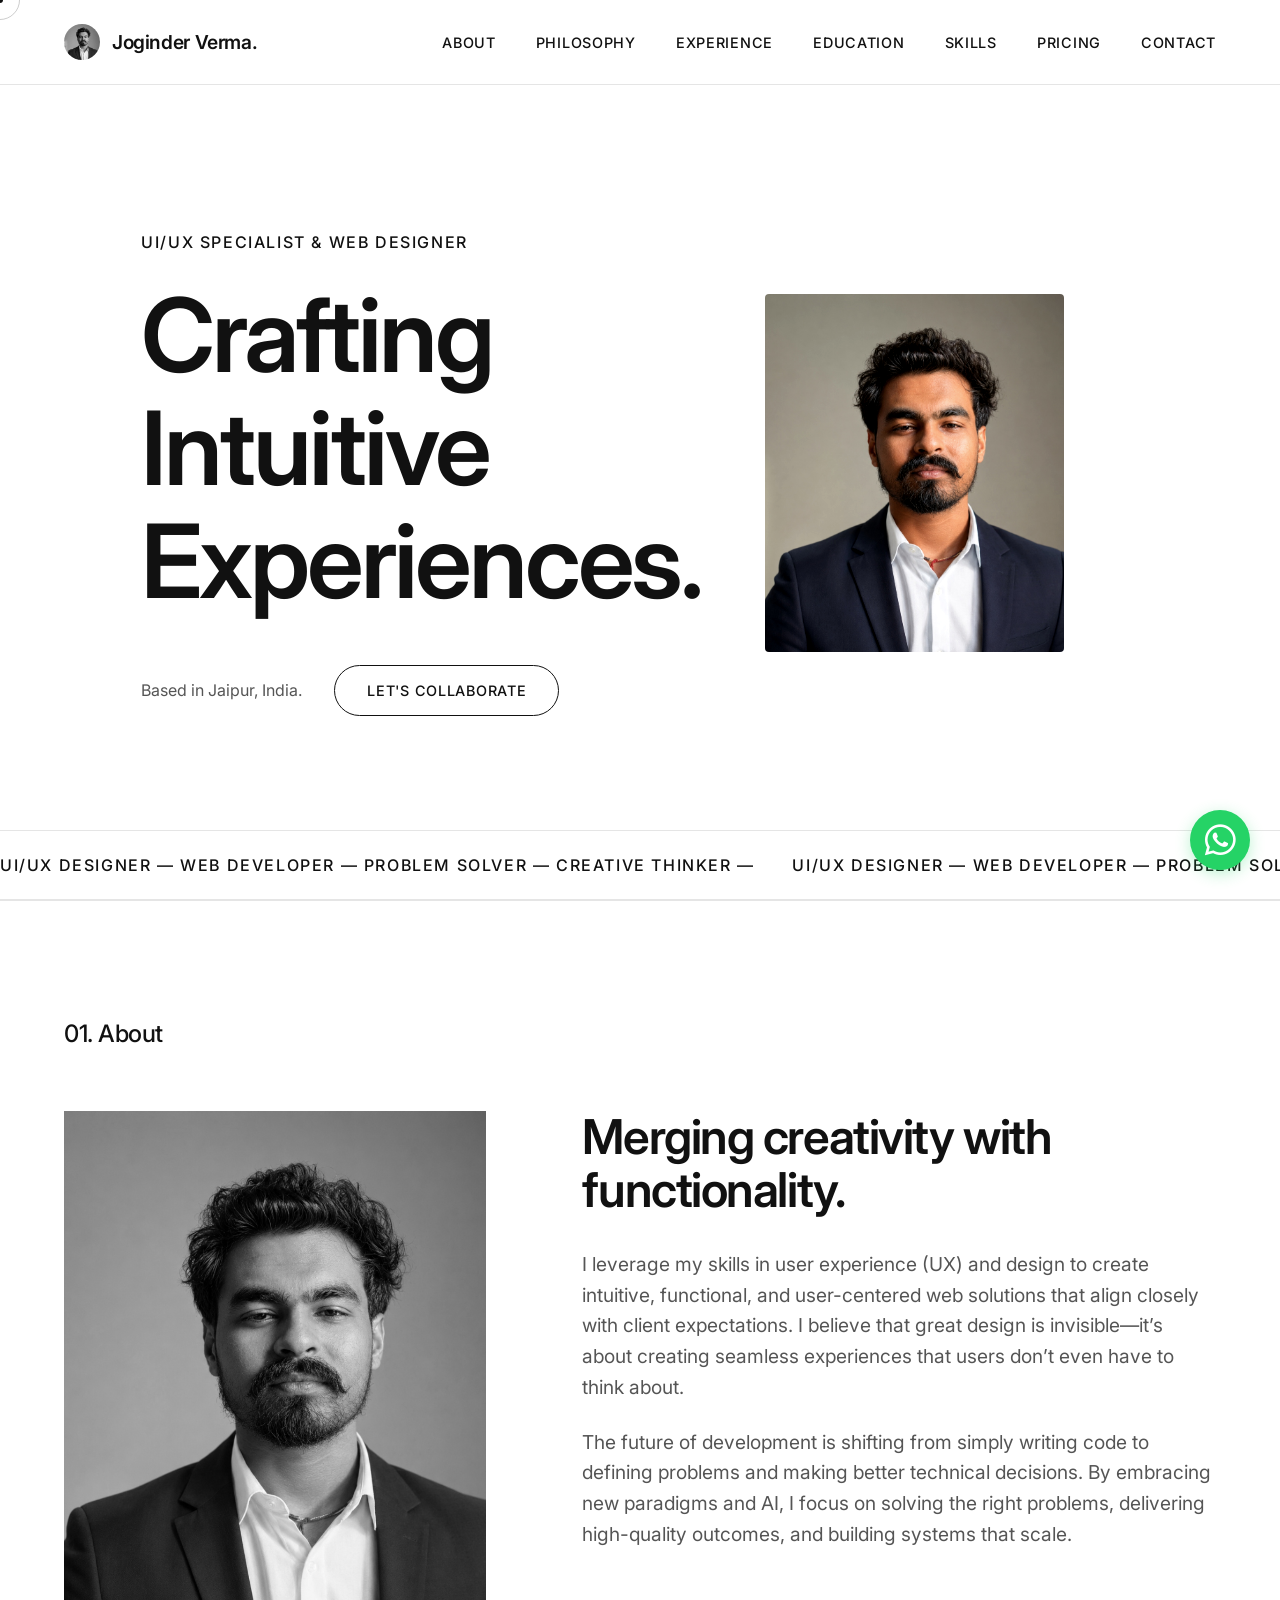
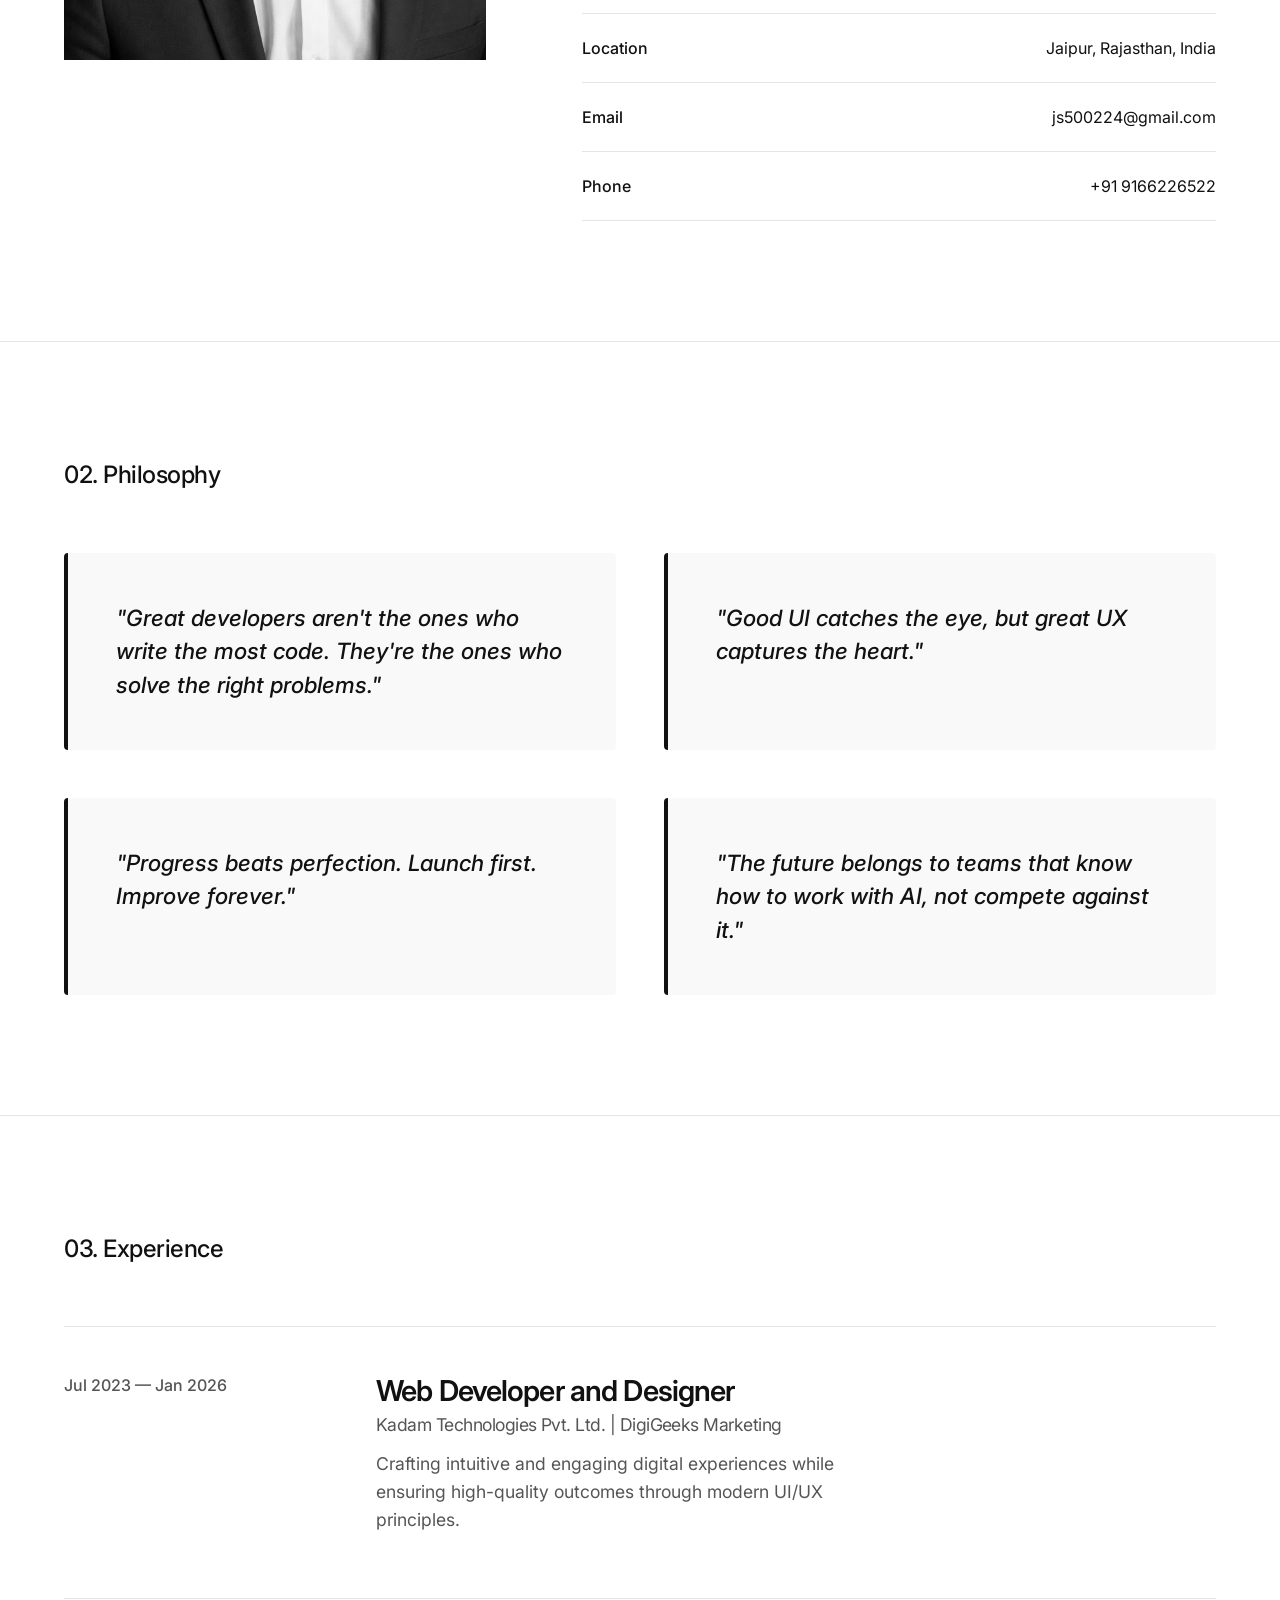
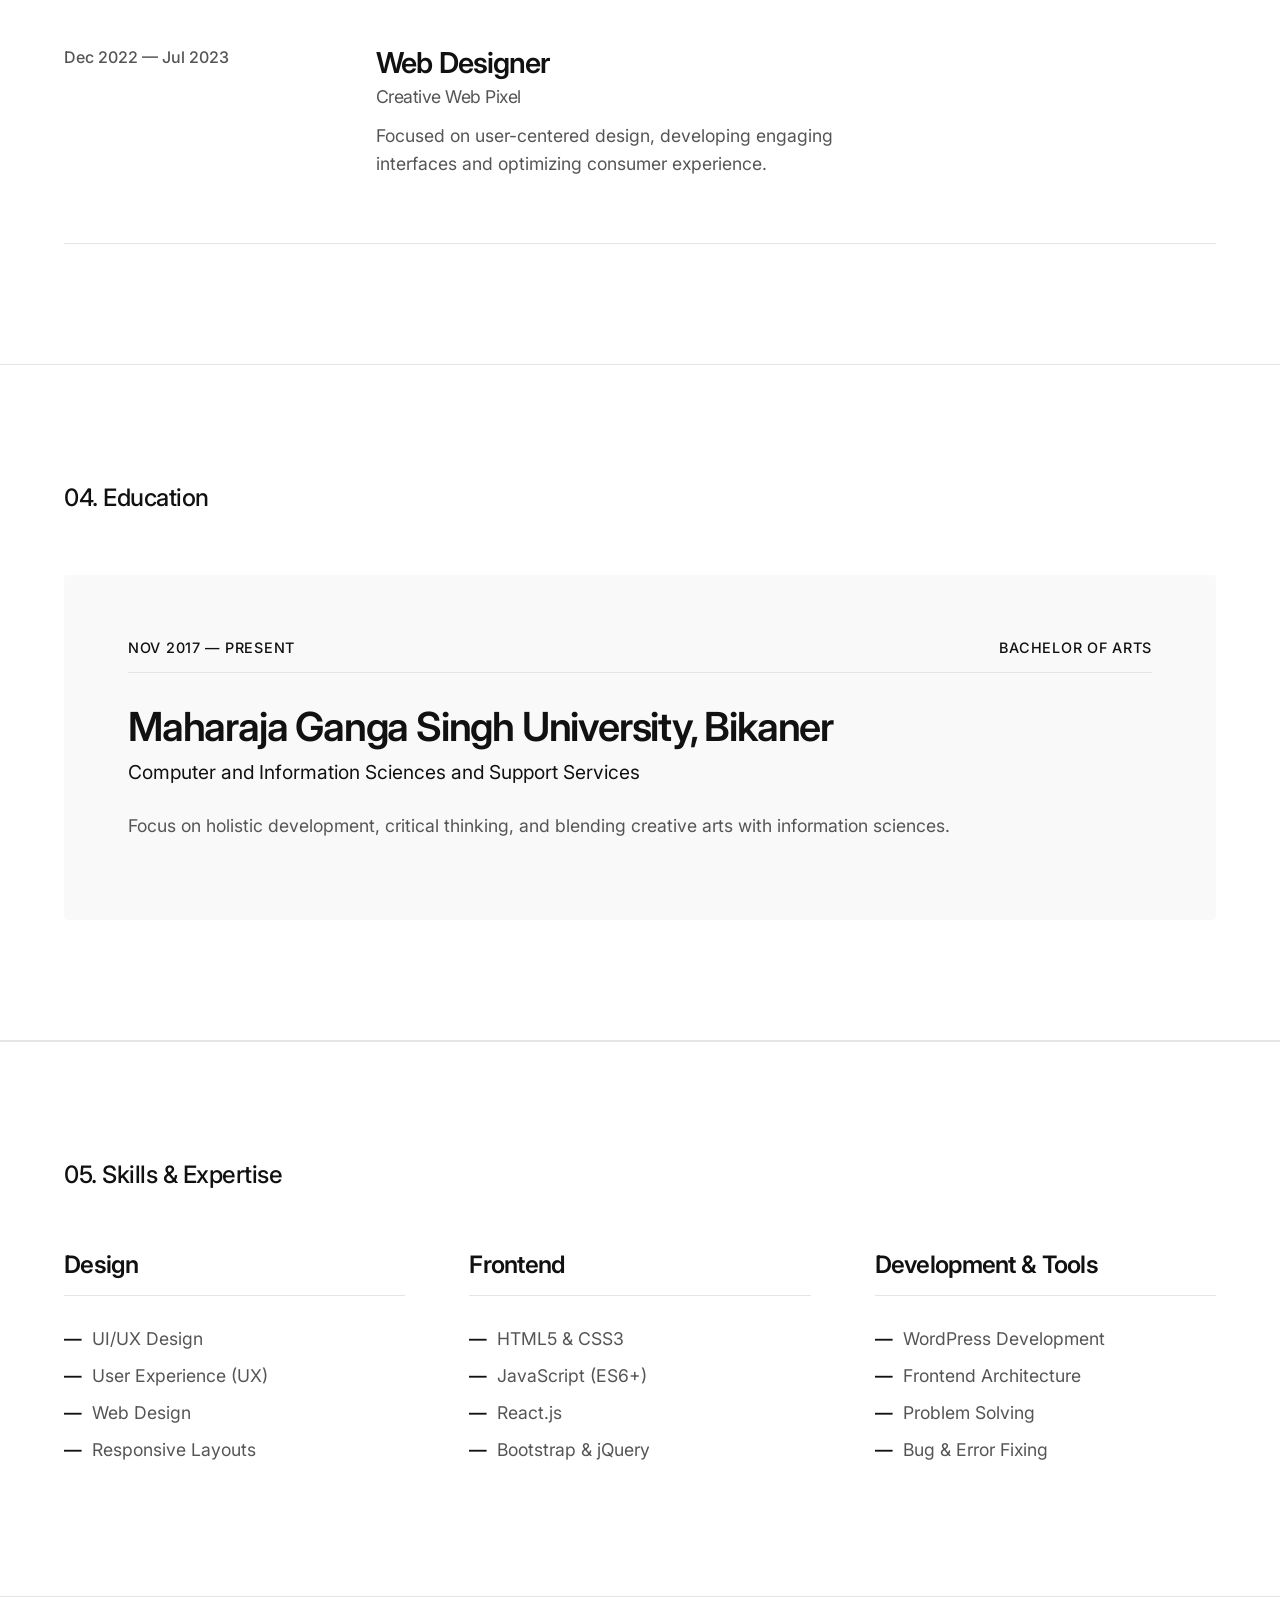
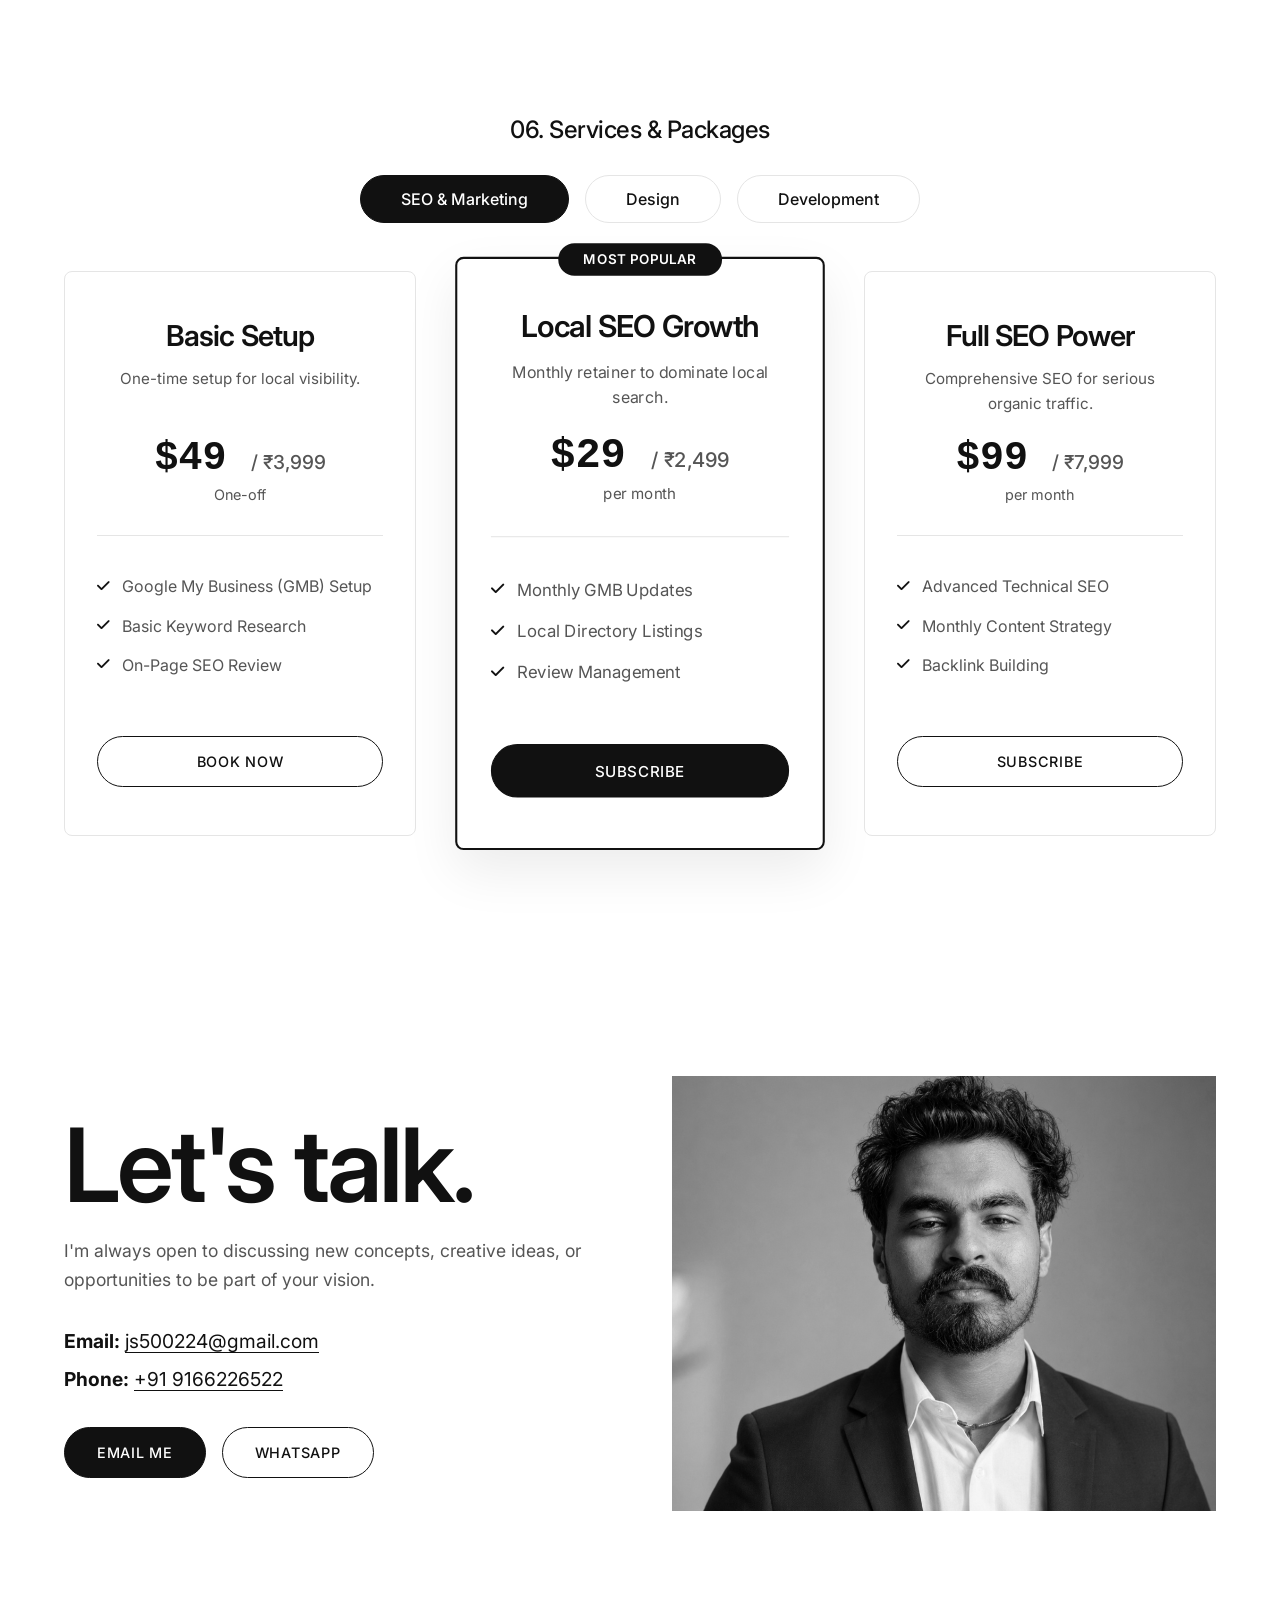
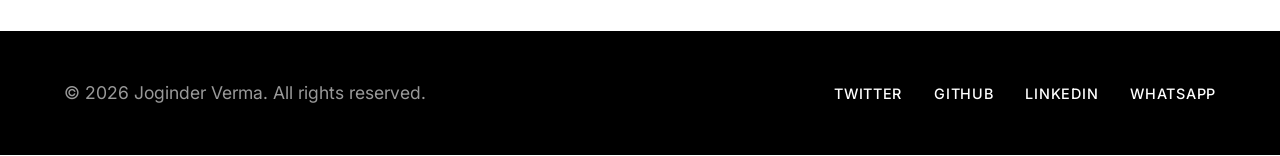
==== index.html @ 46140421 "10x Redesign of Portfolio" ====
<!DOCTYPE html>
<html lang="en">
<head>
    <meta charset="UTF-8">
    <meta name="viewport" content="width=device-width, initial-scale=1.0">
    <title>Joginder Verma</title>
    <link rel="stylesheet" href="css/style.css">
    <!-- FontAwesome for icons -->
    <link rel="stylesheet" href="https://cdnjs.cloudflare.com/ajax/libs/font-awesome/6.4.0/css/all.min.css">
    <!-- Google Fonts -->
    <link rel="preconnect" href="https://fonts.googleapis.com">
    <link rel="preconnect" href="https://fonts.gstatic.com" crossorigin>
    <link href="https://fonts.googleapis.com/css2?family=Inter:wght@300;400;500;600;700&display=swap" rel="stylesheet">
</head>
<body>
    <div class="cursor"></div>
    <div class="cursor-follower"></div>

    <header class="header">
        <div class="logo">
            <img src="img/main.jpg" alt="Joginder Verma" class="nav-profile-img">
            <span>Joginder Verma.</span>
        </div>
        <nav class="nav-links">
            <a href="#about" class="nav-link">About</a>
            <a href="#philosophy" class="nav-link">Philosophy</a>
            <a href="#experience" class="nav-link">Experience</a>
            <a href="#education" class="nav-link">Education</a>
            <a href="#skills" class="nav-link">Skills</a>
            <a href="#pricing" class="nav-link">Pricing</a>
            <a href="#contact" class="nav-link">Contact</a>
        </nav>
                <div class="menu-btn">
            <span class="menu-text" style="font-weight:500; font-size:0.9rem; text-transform:uppercase;">Menu</span>
            <div class="hamburger">
                <div class="bar"></div>
                <div class="bar"></div>
            </div>
        </div>
    </header>

        <!-- Mobile Overlay Menu -->
    <div class="mobile-menu-overlay">
        <div class="mobile-nav-links">
            <a href="#about" class="mobile-link">01. About</a>
            <a href="#philosophy" class="mobile-link">02. Philosophy</a>
            <a href="#experience" class="mobile-link">03. Experience</a>
            <a href="#education" class="mobile-link">04. Education</a>
            <a href="#skills" class="mobile-link">05. Skills</a>
            <a href="#pricing" class="mobile-link">06. Pricing</a>
            <a href="#contact" class="mobile-link">07. Contact</a>
        </div>
        <div class="mobile-socials">
            <a href="https://twitter.com/PRINCEVERMA143_" target="_blank" style="color:var(--text-primary); text-decoration:none; font-weight:500;">Twitter</a>
            <a href="https://github.com/JOGINDERVERMA" target="_blank" style="color:var(--text-primary); text-decoration:none; font-weight:500;">GitHub</a>
            <a href="https://www.linkedin.com/in/joginderdevwork/" target="_blank" style="color:var(--text-primary); text-decoration:none; font-weight:500;">LinkedIn</a>
        </div>
    </div>

    <main>
        <section id="hero" class="hero">
            <div class="container hero-container">
                <div class="hero-text fade-in-up">
                    <p class="eyebrow">UI/UX Specialist & Web Designer</p>
                    <h1 class="headline">Crafting<br>Intuitive<br>Experiences.</h1>
                    <div class="hero-details">
                        <p>Based in Jaipur, India.</p>
                        <a href="#contact" class="btn outline-btn">Let's Collaborate</a>
                    </div>
                </div>
                <div class="hero-image-wrapper fade-in-up delay-1">
                    <img src="img/main.jpg" alt="Joginder Verma Portrait" class="hero-image">
                </div>
            </div>
            <div class="marquee-container">
                <div class="marquee">
                    <span>UI/UX DESIGNER — WEB DEVELOPER — PROBLEM SOLVER — CREATIVE THINKER — </span>
                    <span>UI/UX DESIGNER — WEB DEVELOPER — PROBLEM SOLVER — CREATIVE THINKER — </span>
                </div>
            </div>
        </section>

        <div class="divider"></div>

        <section id="about" class="section about">
            <div class="container">
                <div class="section-header fade-in-up">
                    <h2>01. About</h2>
                </div>
                <div class="about-grid">
                    <div class="about-image-wrapper fade-in-up delay-1">
                        <img src="img/main.jpg" alt="Joginder Verma" class="about-image">
                    </div>
                    <div class="about-content fade-in-up delay-2">
                        <h3 class="about-headline">Merging creativity with functionality.</h3>
                        <p class="about-desc">I leverage my skills in user experience (UX) and design to create intuitive, functional, and user-centered web solutions that align closely with client expectations. I believe that great design is invisible—it’s about creating seamless experiences that users don’t even have to think about.</p>
                        <p class="about-desc">The future of development is shifting from simply writing code to defining problems and making better technical decisions. By embracing new paradigms and AI, I focus on solving the right problems, delivering high-quality outcomes, and building systems that scale.</p>
                        
                        <div class="contact-info-list">
                            <div class="info-item">
                                <span class="info-label">Location</span>
                                <span class="info-value">Jaipur, Rajasthan, India</span>
                            </div>
                            <div class="info-item">
                                <span class="info-label">Email</span>
                                <a href="mailto:js500224@gmail.com" class="info-value link">js500224@gmail.com</a>
                            </div>
                            <div class="info-item">
                                <span class="info-label">Phone</span>
                                <span class="info-value">+91 9166226522</span>
                            </div>
                        </div>
                    </div>
                </div>
            </div>
        </section>

        <div class="divider"></div>

        <section id="philosophy" class="section philosophy">
            <div class="container">
                <div class="section-header fade-in-up">
                    <h2>02. Philosophy</h2>
                </div>
                <div class="philosophy-grid">
                    <div class="quote-card fade-in-up">
                        <p class="quote-text">"Great developers aren't the ones who write the most code. They're the ones who solve the right problems."</p>
                    </div>
                    <div class="quote-card fade-in-up delay-1">
                        <p class="quote-text">"Good UI catches the eye, but great UX captures the heart."</p>
                    </div>
                    <div class="quote-card fade-in-up">
                        <p class="quote-text">"Progress beats perfection. Launch first. Improve forever."</p>
                    </div>
                    <div class="quote-card fade-in-up delay-1">
                        <p class="quote-text">"The future belongs to teams that know how to work with AI, not compete against it."</p>
                    </div>
                </div>
            </div>
        </section>

        <div class="divider"></div>

        <section id="experience" class="section experience">
            <div class="container">
                <div class="section-header fade-in-up">
                    <h2>03. Experience</h2>
                </div>
                <div class="experience-list">
                    <div class="exp-row fade-in-up">
                        <div class="exp-date">Jul 2023 — Jan 2026</div>
                        <div class="exp-details">
                            <h3>Web Developer and Designer</h3>
                            <h4>Kadam Technologies Pvt. Ltd. | DigiGeeks Marketing</h4>
                            <p>Crafting intuitive and engaging digital experiences while ensuring high-quality outcomes through modern UI/UX principles.</p>
                        </div>
                        <div class="exp-image-wrapper">
                            <img src="img/main.jpg" alt="Experience visual" class="exp-image">
                        </div>
                    </div>
                    <div class="exp-row fade-in-up">
                        <div class="exp-date">Dec 2022 — Jul 2023</div>
                        <div class="exp-details">
                            <h3>Web Designer</h3>
                            <h4>Creative Web Pixel</h4>
                            <p>Focused on user-centered design, developing engaging interfaces and optimizing consumer experience.</p>
                        </div>
                        <div class="exp-image-wrapper">
                            <img src="img/main.jpg" alt="Experience visual" class="exp-image">
                        </div>
                    </div>
                </div>
            </div>
        </section>

        <div class="divider"></div>

        <section id="education" class="section education">
            <div class="container">
                <div class="section-header fade-in-up">
                    <h2>04. Education</h2>
                </div>
                <div class="education-card fade-in-up">
                    <div class="edu-meta">
                        <span class="edu-date">Nov 2017 — Present</span>
                        <span class="edu-degree">Bachelor of Arts</span>
                    </div>
                    <h3 class="edu-school">Maharaja Ganga Singh University, Bikaner</h3>
                    <p class="edu-major">Computer and Information Sciences and Support Services</p>
                    <p class="edu-desc">Focus on holistic development, critical thinking, and blending creative arts with information sciences.</p>
                </div>
            </div>
        </section>

        <div class="divider"></div>

        
        <div class="divider"></div>

        <section id="skills" class="section skills">
            <div class="container">
                <div class="section-header fade-in-up">
                    <h2>05. Skills & Expertise</h2>
                </div>
                <div class="skills-grid fade-in-up">
                    <div class="skill-category">
                        <h3>Design</h3>
                        <ul class="skill-list">
                            <li>UI/UX Design</li>
                            <li>User Experience (UX)</li>
                            <li>Web Design</li>
                            <li>Responsive Layouts</li>
                        </ul>
                    </div>
                    <div class="skill-category">
                        <h3>Frontend</h3>
                        <ul class="skill-list">
                            <li>HTML5 & CSS3</li>
                            <li>JavaScript (ES6+)</li>
                            <li>React.js</li>
                            <li>Bootstrap & jQuery</li>
                        </ul>
                    </div>
                    <div class="skill-category">
                        <h3>Development & Tools</h3>
                        <ul class="skill-list">
                            <li>WordPress Development</li>
                            <li>Frontend Architecture</li>
                            <li>Problem Solving</li>
                            <li>Bug & Error Fixing</li>
                        </ul>
                    </div>
                </div>
            </div>
        </section>

        
        <div class="divider"></div>

        <section id="pricing" class="section pricing">
            <div class="container">
                <div class="section-header fade-in-up" style="text-align: center; margin-bottom: 2rem;">
                    <h2>06. Services & Packages</h2>
                </div>
                
                <div class="pricing-tabs fade-in-up">
                    <button class="tab-btn active" data-tab="tab-seo">SEO & Marketing</button>
                    <button class="tab-btn" data-tab="tab-design">Design</button>
                    <button class="tab-btn" data-tab="tab-dev">Development</button>
                </div>
                
                <!-- SEO TAB -->
                <div class="tab-content active" id="tab-seo">
                    <div class="package-grid">
                        <div class="package-card">
                            <div class="package-header">
                                <h3>Basic Setup</h3>
                                <p>One-time setup for local visibility.</p>
                                <div class="package-price">$49 <span class="inr-price">/ ₹3,999</span></div>
                                <div style="font-size: 0.9rem; color: var(--text-secondary); margin-top: 5px;">One-off</div>
                            </div>
                            <ul class="package-features">
                                <li><i class="fas fa-check"></i> Google My Business (GMB) Setup</li>
                                <li><i class="fas fa-check"></i> Basic Keyword Research</li>
                                <li><i class="fas fa-check"></i> On-Page SEO Review</li>
                            </ul>
                            <a href="https://wa.me/919166226522" class="btn outline-btn package-btn" target="_blank">Book Now</a>
                        </div>

                        <div class="package-card popular">
                            <div class="popular-badge">Most Popular</div>
                            <div class="package-header">
                                <h3>Local SEO Growth</h3>
                                <p>Monthly retainer to dominate local search.</p>
                                <div class="package-price">$29 <span class="inr-price">/ ₹2,499</span></div>
                                <div style="font-size: 0.9rem; color: var(--text-secondary); margin-top: 5px;">per month</div>
                            </div>
                            <ul class="package-features">
                                <li><i class="fas fa-check"></i> Monthly GMB Updates</li>
                                <li><i class="fas fa-check"></i> Local Directory Listings</li>
                                <li><i class="fas fa-check"></i> Review Management</li>
                            </ul>
                            <a href="https://wa.me/919166226522" class="btn solid-btn package-btn" target="_blank">Subscribe</a>
                        </div>

                        <div class="package-card">
                            <div class="package-header">
                                <h3>Full SEO Power</h3>
                                <p>Comprehensive SEO for serious organic traffic.</p>
                                <div class="package-price">$99 <span class="inr-price">/ ₹7,999</span></div>
                                <div style="font-size: 0.9rem; color: var(--text-secondary); margin-top: 5px;">per month</div>
                            </div>
                            <ul class="package-features">
                                <li><i class="fas fa-check"></i> Advanced Technical SEO</li>
                                <li><i class="fas fa-check"></i> Monthly Content Strategy</li>
                                <li><i class="fas fa-check"></i> Backlink Building</li>
                            </ul>
                            <a href="https://wa.me/919166226522" class="btn outline-btn package-btn" target="_blank">Subscribe</a>
                        </div>
                    </div>
                </div>

                <!-- DESIGN TAB -->
                <div class="tab-content" id="tab-design">
                    <div class="package-grid">
                        <div class="package-card">
                            <div class="package-header">
                                <h3>Logo & Branding</h3>
                                <p>Professional identity for your business.</p>
                                <div class="package-price">$49 <span class="inr-price">/ ₹3,999</span></div>
                                <div style="font-size: 0.9rem; color: var(--text-secondary); margin-top: 5px;">One-off</div>
                            </div>
                            <ul class="package-features">
                                <li><i class="fas fa-check"></i> Custom Logo Design</li>
                                <li><i class="fas fa-check"></i> Brand Color Palette</li>
                                <li><i class="fas fa-check"></i> High-Res Files included</li>
                            </ul>
                            <a href="https://wa.me/919166226522" class="btn outline-btn package-btn" target="_blank">Book Now</a>
                        </div>

                        <div class="package-card popular">
                            <div class="popular-badge">Most Popular</div>
                            <div class="package-header">
                                <h3>Social Media Pack</h3>
                                <p>Keep your social feeds fresh every month.</p>
                                <div class="package-price">$29 <span class="inr-price">/ ₹2,499</span></div>
                                <div style="font-size: 0.9rem; color: var(--text-secondary); margin-top: 5px;">per month</div>
                            </div>
                            <ul class="package-features">
                                <li><i class="fas fa-check"></i> 4x Custom Post Designs</li>
                                <li><i class="fas fa-check"></i> Story & Reel Templates</li>
                                <li><i class="fas fa-check"></i> Profile Optimization</li>
                            </ul>
                            <a href="https://wa.me/919166226522" class="btn solid-btn package-btn" target="_blank">Subscribe</a>
                        </div>

                        <div class="package-card">
                            <div class="package-header">
                                <h3>UI/UX Design</h3>
                                <p>High-end conceptual design for your app/web.</p>
                                <div class="package-price">$99 <span class="inr-price">/ ₹7,999</span></div>
                                <div style="font-size: 0.9rem; color: var(--text-secondary); margin-top: 5px;">Per Project</div>
                            </div>
                            <ul class="package-features">
                                <li><i class="fas fa-check"></i> Wireframing & Prototyping</li>
                                <li><i class="fas fa-check"></i> User-Centered Layouts</li>
                                <li><i class="fas fa-check"></i> Figma Source Files</li>
                            </ul>
                            <a href="https://wa.me/919166226522" class="btn outline-btn package-btn" target="_blank">Book Now</a>
                        </div>
                    </div>
                </div>

                <!-- DEV TAB -->
                <div class="tab-content" id="tab-dev">
                    <div class="package-grid">
                        <div class="package-card">
                            <div class="package-header">
                                <h3>Basic HTML Web</h3>
                                <p>A blazing fast, custom coded static website.</p>
                                <div class="package-price">$99 <span class="inr-price">/ ₹7,999</span></div>
                                <div style="font-size: 0.9rem; color: var(--text-secondary); margin-top: 5px;">One-off</div>
                            </div>
                            <ul class="package-features">
                                <li><i class="fas fa-check"></i> Custom HTML/CSS/JS</li>
                                <li><i class="fas fa-check"></i> 3-5 Pages</li>
                                <li><i class="fas fa-check"></i> Mobile Responsive</li>
                            </ul>
                            <a href="https://wa.me/919166226522" class="btn outline-btn package-btn" target="_blank">Book Now</a>
                        </div>

                        <div class="package-card popular">
                            <div class="popular-badge">Most Popular</div>
                            <div class="package-header">
                                <h3>CMS / WordPress</h3>
                                <p>Easily manageable website for businesses.</p>
                                <div class="package-price">$149 <span class="inr-price">/ ₹11,999</span></div>
                                <div style="font-size: 0.9rem; color: var(--text-secondary); margin-top: 5px;">One-off</div>
                            </div>
                            <ul class="package-features">
                                <li><i class="fas fa-check"></i> Full WordPress Setup</li>
                                <li><i class="fas fa-check"></i> Premium Theme Integration</li>
                                <li><i class="fas fa-check"></i> Blog & Contact Form</li>
                            </ul>
                            <a href="https://wa.me/919166226522" class="btn solid-btn package-btn" target="_blank">Book Now</a>
                        </div>

                        <div class="package-card">
                            <div class="package-header">
                                <h3>Web Maintenance</h3>
                                <p>Ongoing technical support and bug fixing.</p>
                                <div class="package-price">$49 <span class="inr-price">/ ₹3,999</span></div>
                                <div style="font-size: 0.9rem; color: var(--text-secondary); margin-top: 5px;">per month</div>
                            </div>
                            <ul class="package-features">
                                <li><i class="fas fa-check"></i> Security & Backup Management</li>
                                <li><i class="fas fa-check"></i> Monthly Content Updates</li>
                                <li><i class="fas fa-check"></i> Bug Fixing & Troubleshooting</li>
                            </ul>
                            <a href="https://wa.me/919166226522" class="btn outline-btn package-btn" target="_blank">Subscribe</a>
                        </div>
                    </div>
                </div>

            </div>
        </section>

        <section id="contact" class="section contact">
            <div class="container contact-container">
                <div class="contact-text fade-in-up">
                    <h2 class="huge-text">Let's talk.</h2>
                    <p>I'm always open to discussing new concepts, creative ideas, or opportunities to be part of your vision.</p>
                    
                    <div class="contact-details" style="margin: 2rem 0;">
                        <p style="margin-bottom: 0.5rem; font-size: 1.2rem; color: var(--text-primary);"><strong>Email:</strong> <a href="mailto:js500224@gmail.com" style="color: var(--text-primary); text-decoration: underline; text-underline-offset: 4px;">js500224@gmail.com</a></p>
                        <p style="margin-bottom: 0; font-size: 1.2rem; color: var(--text-primary);"><strong>Phone:</strong> <a href="tel:+919166226522" style="color: var(--text-primary); text-decoration: underline; text-underline-offset: 4px;">+91 9166226522</a></p>
                    </div>

                    <div class="contact-buttons">
                        <a href="mailto:js500224@gmail.com" class="btn solid-btn">Email Me</a>
                        <a href="https://wa.me/919166226522" target="_blank" class="btn outline-btn">WhatsApp</a>
                    </div>
                </div>
                <div class="contact-image-wrapper fade-in-up delay-1">
                    <img src="img/main.jpg" alt="Joginder Verma" class="contact-image">
                </div>
            </div>
        </section>
    </main>

    <footer class="footer">
        <div class="container footer-container">
            <p>&copy; <span id="year"></span> Joginder Verma. All rights reserved.</p>
            <div class="social-links">
                <a href="https://twitter.com/PRINCEVERMA143_" target="_blank" class="social-icon">Twitter</a>
                <a href="https://github.com/JOGINDERVERMA" target="_blank" class="social-icon">GitHub</a>
                <a href="https://www.linkedin.com/in/joginderdevwork/" target="_blank" class="social-icon">LinkedIn</a>
                <a href="https://wa.me/919166226522" target="_blank" class="social-icon">WhatsApp</a>
            </div>
        </div>
    </footer>

    
    <a href="https://wa.me/919166226522" target="_blank" class="whatsapp-sticky">
        <i class="fab fa-whatsapp"></i>
    </a>

    <script src="js/script.js"></script>
</body>
</html>
---- css/style.css ----
:root {
    --bg-color: #ffffff;
    --text-primary: #111111;
    --text-secondary: #555555;
    --border-color: #e5e5e5;
    --accent-color: #000000;
}

* {
    margin: 0;
    padding: 0;
    box-sizing: border-box;
    cursor: none;
}

html {
    scroll-behavior: smooth;
    font-family: 'Inter', sans-serif;
    background-color: var(--bg-color);
    color: var(--text-primary);
    overflow-x: hidden;
}

body {
    overflow-x: hidden;
    position: relative;
    -webkit-font-smoothing: antialiased;
}

/* Custom Cursor */
.cursor {
    width: 6px;
    height: 6px;
    background-color: var(--text-primary);
    border-radius: 50%;
    position: fixed;
    top: 0;
    left: 0;
    pointer-events: none;
    z-index: 9999;
    transform: translate(-50%, -50%);
    transition: width 0.2s, height 0.2s;
}

.cursor-follower {
    width: 40px;
    height: 40px;
    border: 1px solid rgba(0,0,0,0.2);
    border-radius: 50%;
    position: fixed;
    top: 0;
    left: 0;
    pointer-events: none;
    z-index: 9998;
    transform: translate(-50%, -50%);
    transition: transform 0.1s ease-out, width 0.2s, height 0.2s, background-color 0.2s;
}

/* Typography */
h1, h2, h3, h4 {
    font-weight: 600;
    line-height: 1.1;
    letter-spacing: -0.03em;
}

p {
    color: var(--text-secondary);
    line-height: 1.6;
    margin-bottom: 1rem;
    font-size: 1.1rem;
}

a {
    color: var(--text-primary);
    text-decoration: none;
}

/* Layout */
.container {
    max-width: 1400px;
    margin: 0 auto;
    padding: 0 4rem;
}

.section {
    padding: 120px 0;
}

.divider {
    width: 100%;
    height: 1px;
    background-color: var(--border-color);
}

/* Header */
.header {
    position: fixed;
    top: 0;
    width: 100%;
    padding: 1.5rem 4rem;
    display: flex;
    justify-content: space-between;
    align-items: center;
    z-index: 100;
    background: rgba(255, 255, 255, 0.9);
    backdrop-filter: blur(10px);
    border-bottom: 1px solid var(--border-color);
}

.logo {
    display: flex;
    align-items: center;
    font-weight: 600;
    font-size: 1.2rem;
    letter-spacing: -0.02em;
}

.nav-profile-img {
    width: 36px;
    height: 36px;
    border-radius: 50%;
    object-fit: cover;
    margin-right: 12px;
    filter: grayscale(100%);
}

.nav-links {
    display: flex;
    gap: 2.5rem;
}

.nav-link {
    font-size: 0.9rem;
    font-weight: 500;
    text-transform: uppercase;
    letter-spacing: 0.05em;
    position: relative;
    overflow: hidden;
}

.nav-link::after {
    content: '';
    position: absolute;
    bottom: -2px;
    left: 0;
    width: 100%;
    height: 1px;
    background: var(--text-primary);
    transform: translateX(-101%);
    transition: transform 0.3s cubic-bezier(0.86, 0, 0.07, 1);
}

.nav-link:hover::after {
    transform: translateX(0);
}

.menu-btn {
    display: none;
    font-size: 0.9rem;
    font-weight: 500;
    text-transform: uppercase;
}

/* Hero Section */
.hero {
    padding-top: 180px;
    padding-bottom: 0;
    min-height: 100vh;
    display: flex;
    flex-direction: column;
    justify-content: space-between;
}

.hero-container {
    display: grid;
    grid-template-columns: 1.2fr 0.8fr;
    gap: 4rem;
    align-items: center;
    flex: 1;
}

.eyebrow {
    font-size: 1rem;
    font-weight: 500;
    text-transform: uppercase;
    letter-spacing: 0.1em;
    color: var(--text-primary);
    margin-bottom: 1.5rem;
}

.headline {
    font-size: clamp(4rem, 8vw, 7rem);
    margin-bottom: 3rem;
}

.hero-details {
    display: flex;
    align-items: center;
    gap: 2rem;
}

.hero-details p {
    margin: 0;
    font-size: 1rem;
}

.hero-image-wrapper {
    position: relative;
    width: 100%;
    padding-bottom: 120%;
    overflow: hidden;
    border-radius: 4px;
}

.hero-image {
    position: absolute;
    top: 0;
    left: 0;
    width: 100%;
    height: 100%;
    object-fit: cover;
    filter: contrast(1.1) saturate(0.9);
}

/* Buttons */
.btn {
    display: inline-block;
    padding: 1rem 2rem;
    font-size: 0.9rem;
    font-weight: 500;
    text-transform: uppercase;
    letter-spacing: 0.05em;
    border-radius: 50px;
    transition: all 0.3s ease;
}

.outline-btn {
    border: 1px solid var(--text-primary);
    background: transparent;
    color: var(--text-primary);
}

.outline-btn:hover {
    background: var(--text-primary);
    color: var(--bg-color);
}

.solid-btn {
    background: var(--text-primary);
    color: var(--bg-color);
    border: 1px solid var(--text-primary);
}

.solid-btn:hover {
    background: transparent;
    color: var(--text-primary);
}

/* Marquee */
.marquee-container {
    border-top: 1px solid var(--border-color);
    border-bottom: 1px solid var(--border-color);
    padding: 1.5rem 0;
    overflow: hidden;
    white-space: nowrap;
    margin-top: 4rem;
}

.marquee {
    display: inline-block;
    animation: marquee 20s linear infinite;
}

.marquee span {
    font-size: 1rem;
    font-weight: 500;
    text-transform: uppercase;
    letter-spacing: 0.1em;
    padding-right: 2rem;
}

@keyframes marquee {
    0% { transform: translateX(0); }
    100% { transform: translateX(-50%); }
}

/* Section Shared */
.section-header {
    margin-bottom: 4rem;
}

.section-header h2 {
    font-size: 1.5rem;
    font-weight: 500;
    letter-spacing: -0.02em;
}

/* About */
.about-grid {
    display: grid;
    grid-template-columns: 0.8fr 1.2fr;
    gap: 6rem;
    align-items: start;
}

.about-image-wrapper {
    position: relative;
    width: 100%;
    padding-bottom: 130%;
    overflow: hidden;
}

.about-image {
    position: absolute;
    top: 0;
    left: 0;
    width: 100%;
    height: 100%;
    object-fit: cover;
    filter: grayscale(100%);
    transition: filter 0.5s ease;
}

.about-image-wrapper:hover .about-image {
    filter: grayscale(0%);
}

.about-headline {
    font-size: clamp(2rem, 4vw, 3rem);
    margin-bottom: 2rem;
}

.about-desc {
    font-size: 1.2rem;
    margin-bottom: 1.5rem;
}

.contact-info-list {
    margin-top: 4rem;
    border-top: 1px solid var(--border-color);
}

.info-item {
    display: flex;
    justify-content: space-between;
    padding: 1.5rem 0;
    border-bottom: 1px solid var(--border-color);
}

.info-label {
    font-weight: 500;
    color: var(--text-primary);
}

.info-value.link:hover {
    text-decoration: underline;
}

/* Experience */
.exp-row {
    display: grid;
    grid-template-columns: 1fr 2fr 1fr;
    gap: 3rem;
    padding: 3rem 0;
    border-bottom: 1px solid var(--border-color);
    position: relative;
}

.exp-row:first-child {
    border-top: 1px solid var(--border-color);
}

.exp-date {
    font-weight: 500;
    color: var(--text-secondary);
}

.exp-details h3 {
    font-size: 1.8rem;
    margin-bottom: 0.5rem;
}

.exp-details h4 {
    font-size: 1.1rem;
    color: var(--text-secondary);
    font-weight: 400;
    margin-bottom: 1rem;
}

.exp-image-wrapper {
    position: absolute;
    right: 0;
    top: 50%;
    transform: translateY(-50%) scale(0.8);
    width: 250px;
    height: 150px;
    overflow: hidden;
    opacity: 0;
    transition: all 0.4s ease;
    z-index: 10;
    pointer-events: none;
}

.exp-image {
    width: 100%;
    height: 100%;
    object-fit: cover;
    filter: grayscale(100%) contrast(1.2);
}

.exp-row:hover .exp-image-wrapper {
    opacity: 1;
    transform: translateY(-50%) scale(1);
    right: 2rem;
}

/* Education */
.education-card {
    padding: 4rem;
    background: #f9f9f9;
    border-radius: 4px;
}

.edu-meta {
    display: flex;
    justify-content: space-between;
    margin-bottom: 2rem;
    border-bottom: 1px solid var(--border-color);
    padding-bottom: 1rem;
}

.edu-date, .edu-degree {
    font-weight: 500;
    text-transform: uppercase;
    font-size: 0.9rem;
    letter-spacing: 0.05em;
}

.edu-school {
    font-size: 2.5rem;
    margin-bottom: 0.5rem;
}

.edu-major {
    font-size: 1.2rem;
    color: var(--text-primary);
    margin-bottom: 1.5rem;
}

/* Contact */
.contact-container {
    display: grid;
    grid-template-columns: 1fr 1fr;
    gap: 4rem;
    align-items: center;
}

.huge-text {
    font-size: clamp(4rem, 8vw, 7rem);
    margin-bottom: 1rem;
}

.contact-image-wrapper {
    width: 100%;
    padding-bottom: 80%;
    overflow: hidden;
    position: relative;
}

.contact-image {
    position: absolute;
    top: 0;
    left: 0;
    width: 100%;
    height: 100%;
    object-fit: cover;
    filter: grayscale(100%);
}

.mt-4 {
    margin-top: 2rem;
}

/* Footer */
.footer {
    padding: 3rem 0;
    background: #000;
    color: #fff;
}

.footer-container {
    display: flex;
    justify-content: space-between;
    align-items: center;
}

.footer p {
    color: #999;
    margin: 0;
}

.social-links {
    display: flex;
    gap: 2rem;
}

.social-icon {
    color: #fff;
    font-weight: 500;
    text-transform: uppercase;
    font-size: 0.9rem;
    letter-spacing: 0.05em;
}

.social-icon:hover {
    text-decoration: underline;
}

/* Animations */
.fade-in-up {
    opacity: 0;
    transform: translateY(40px);
    transition: opacity 0.8s cubic-bezier(0.16, 1, 0.3, 1), transform 0.8s cubic-bezier(0.16, 1, 0.3, 1);
}

.fade-in-up.visible {
    opacity: 1;
    transform: translateY(0);
}

.delay-1 { transition-delay: 0.1s; }
.delay-2 { transition-delay: 0.2s; }

/* Responsive */
@media (max-width: 992px) {
    .container { padding: 0 2rem; }
    .header { padding: 1.5rem 2rem; }
    .hero-container, .about-grid, .contact-container {
        grid-template-columns: 1fr;
    }
    .hero { padding-top: 140px; }
    .exp-row {
        grid-template-columns: 1fr;
        gap: 1rem;
    }
    .exp-image-wrapper { display: none; }
    .nav-links { display: none; }
    .menu-btn { display: block; }
}

/* Philosophy */
.philosophy-grid {
    display: grid;
    grid-template-columns: 1fr 1fr;
    gap: 3rem;
}

.quote-card {
    padding: 3rem;
    background: #f9f9f9;
    border-radius: 4px;
    border-left: 4px solid var(--text-primary);
    transition: transform 0.3s ease, box-shadow 0.3s ease;
}

.quote-card:hover {
    transform: translateY(-5px);
    box-shadow: 0 10px 30px rgba(0,0,0,0.05);
}

.quote-text {
    font-size: 1.4rem;
    font-weight: 500;
    color: var(--text-primary);
    line-height: 1.5;
    margin: 0;
    font-style: italic;
}

@media (max-width: 768px) {
    .philosophy-grid {
        grid-template-columns: 1fr;
    }
}

/* Skills */
.skills-grid {
    display: grid;
    grid-template-columns: repeat(auto-fit, minmax(250px, 1fr));
    gap: 4rem;
}

.skill-category h3 {
    font-size: 1.5rem;
    margin-bottom: 2rem;
    padding-bottom: 1rem;
    border-bottom: 1px solid var(--border-color);
}

.skill-list {
    list-style: none;
}

.skill-list li {
    font-size: 1.1rem;
    color: var(--text-secondary);
    margin-bottom: 1rem;
    display: flex;
    align-items: center;
}

.skill-list li::before {
    content: '—';
    margin-right: 10px;
    color: var(--text-primary);
    font-weight: 600;
}

.contact-buttons {
    display: flex;
    gap: 1rem;
    flex-wrap: wrap;
}

/* Sticky WhatsApp */
.whatsapp-sticky {
    position: fixed;
    bottom: 30px;
    right: 30px;
    width: 60px;
    height: 60px;
    background-color: #25d366;
    color: white;
    border-radius: 50%;
    display: flex;
    justify-content: center;
    align-items: center;
    font-size: 35px;
    box-shadow: 0 4px 15px rgba(37, 211, 102, 0.3);
    z-index: 1000;
    transition: transform 0.3s ease, box-shadow 0.3s ease;
    text-decoration: none;
}

.whatsapp-sticky:hover {
    transform: translateY(-5px) scale(1.05);
    box-shadow: 0 8px 25px rgba(37, 211, 102, 0.5);
    color: white;
}

@media (max-width: 768px) {
    .whatsapp-sticky {
        width: 50px;
        height: 50px;
        font-size: 28px;
        bottom: 20px;
        right: 20px;
    }
}

/* Pricing */
.pricing-grid {
    display: grid;
    grid-template-columns: repeat(auto-fit, minmax(300px, 1fr));
    gap: 4rem;
    margin-bottom: 3rem;
}

.category-title {
    font-size: 1.5rem;
    margin-bottom: 2rem;
    padding-bottom: 1rem;
    border-bottom: 2px solid var(--text-primary);
    text-transform: uppercase;
    letter-spacing: 0.05em;
}

.pricing-item {
    display: flex;
    justify-content: space-between;
    align-items: center;
    padding: 1.2rem 0;
    border-bottom: 1px solid var(--border-color);
}

.service-name {
    font-size: 1.1rem;
    font-weight: 500;
}

.service-price {
    font-size: 1.1rem;
    color: var(--text-secondary);
    font-family: monospace;
    font-weight: 600;
}

.pricing-note p {
    font-size: 0.9rem;
    font-style: italic;
    color: var(--text-secondary);
}

/* Package Cards */
.package-grid {
    display: grid;
    grid-template-columns: repeat(auto-fit, minmax(320px, 1fr));
    gap: 3rem;
    align-items: center;
}

.package-card {
    background: var(--bg-color);
    border: 1px solid var(--border-color);
    border-radius: 8px;
    padding: 3rem 2rem;
    position: relative;
    transition: transform 0.3s ease, box-shadow 0.3s ease;
    display: flex;
    flex-direction: column;
    height: 100%;
}

.package-card:hover {
    transform: translateY(-10px);
    box-shadow: 0 15px 40px rgba(0,0,0,0.06);
}

.package-card.popular {
    border: 2px solid var(--text-primary);
    transform: scale(1.05);
    box-shadow: 0 20px 50px rgba(0,0,0,0.08);
}

.package-card.popular:hover {
    transform: scale(1.05) translateY(-10px);
}

.popular-badge {
    position: absolute;
    top: -15px;
    left: 50%;
    transform: translateX(-50%);
    background: var(--text-primary);
    color: var(--bg-color);
    padding: 0.5rem 1.5rem;
    border-radius: 50px;
    font-size: 0.8rem;
    font-weight: 600;
    text-transform: uppercase;
    letter-spacing: 0.05em;
}

.package-header {
    text-align: center;
    margin-bottom: 2.5rem;
    border-bottom: 1px solid var(--border-color);
    padding-bottom: 2rem;
}

.package-header h3 {
    font-size: 1.8rem;
    margin-bottom: 1rem;
}

.package-header p {
    font-size: 0.95rem;
    margin-bottom: 1.5rem;
    height: 45px;
}

.package-price {
    font-size: 2.5rem;
    font-weight: 700;
    font-family: monospace;
}

.package-features {
    list-style: none;
    flex: 1;
    margin-bottom: 2.5rem;
}

.package-features li {
    font-size: 1rem;
    margin-bottom: 1.2rem;
    display: flex;
    align-items: center;
    color: var(--text-secondary);
}

.package-features i {
    color: var(--text-primary);
    margin-right: 12px;
    font-size: 0.9rem;
}

.package-btn {
    width: 100%;
    text-align: center;
}

@media (max-width: 992px) {
    .package-card.popular {
        transform: scale(1);
    }
    .package-card.popular:hover {
        transform: translateY(-10px);
    }
}

.inr-price {
    font-size: 1.2rem;
    color: var(--text-secondary);
    font-weight: 500;
    font-family: 'Inter', sans-serif;
}

/* Tabs */
.pricing-tabs {
    display: flex;
    justify-content: center;
    gap: 1rem;
    margin-bottom: 3rem;
    flex-wrap: wrap;
}

.tab-btn {
    padding: 0.8rem 2.5rem;
    border: 1px solid var(--border-color);
    background: transparent;
    border-radius: 50px;
    font-size: 1rem;
    font-weight: 500;
    transition: all 0.3s ease;
    font-family: inherit;
    color: var(--text-primary);
}

.tab-btn:hover {
    background: rgba(0,0,0,0.03);
}

.tab-btn.active {
    background: var(--text-primary);
    color: var(--bg-color);
    border-color: var(--text-primary);
}

.tab-content {
    display: none;
    animation: fadeIn 0.5s ease;
}

.tab-content.active {
    display: block;
}

@keyframes fadeIn {
    from { opacity: 0; transform: translateY(15px); }
    to { opacity: 1; transform: translateY(0); }
}

/* Mobile Menu Overlay */
.mobile-menu-overlay {
    position: fixed;
    top: 0;
    left: 0;
    width: 100%;
    height: 100vh;
    background: var(--bg-color);
    z-index: 99;
    display: flex;
    flex-direction: column;
    justify-content: center;
    align-items: center;
    opacity: 0;
    pointer-events: none;
    transition: opacity 0.4s ease;
}

.mobile-menu-overlay.active {
    opacity: 1;
    pointer-events: auto;
}

.mobile-nav-links {
    display: flex;
    flex-direction: column;
    gap: 1.5rem;
    text-align: center;
}

.mobile-link {
    font-size: 2.5rem;
    font-weight: 600;
    text-transform: uppercase;
    transform: translateY(20px);
    opacity: 0;
    transition: all 0.4s ease;
    color: var(--text-primary);
}

.mobile-link:hover {
    opacity: 0.5;
}

.mobile-menu-overlay.active .mobile-link {
    transform: translateY(0);
    opacity: 1;
}

.mobile-menu-overlay.active .mobile-link:nth-child(1) { transition-delay: 0.1s; }
.mobile-menu-overlay.active .mobile-link:nth-child(2) { transition-delay: 0.15s; }
.mobile-menu-overlay.active .mobile-link:nth-child(3) { transition-delay: 0.2s; }
.mobile-menu-overlay.active .mobile-link:nth-child(4) { transition-delay: 0.25s; }
.mobile-menu-overlay.active .mobile-link:nth-child(5) { transition-delay: 0.3s; }
.mobile-menu-overlay.active .mobile-link:nth-child(6) { transition-delay: 0.35s; }
.mobile-menu-overlay.active .mobile-link:nth-child(7) { transition-delay: 0.4s; }

.mobile-socials {
    margin-top: 4rem;
    display: flex;
    gap: 2rem;
    opacity: 0;
    transition: opacity 0.4s ease 0.5s;
}

.mobile-menu-overlay.active .mobile-socials {
    opacity: 1;
}

/* Hamburger */
.menu-btn {
    display: none; 
    align-items: center;
    gap: 10px;
    z-index: 101; 
}

.hamburger {
    display: flex;
    flex-direction: column;
    gap: 6px;
    width: 25px;
}

.bar {
    width: 100%;
    height: 2px;
    background: var(--text-primary);
    transition: all 0.3s ease;
}

.menu-btn.open .bar:nth-child(1) {
    transform: translateY(8px) rotate(45deg);
}

.menu-btn.open .bar:nth-child(2) {
    transform: translateY(-8px) rotate(-45deg);
}

.menu-btn.open .menu-text {
    opacity: 0; /* hide text on open */
}

/* 10x Responsive Tweaks */
@media (max-width: 992px) {
    .menu-btn { 
        display: flex; 
    }
    .header {
        padding: 1.5rem 2rem;
    }
    .container {
        padding: 0 2rem;
    }
    .hero {
        padding-top: 120px;
    }
    .headline {
        font-size: clamp(3rem, 10vw, 5rem);
    }
    .huge-text {
        font-size: clamp(3rem, 10vw, 5rem);
    }
    .section {
        padding: 80px 0;
    }
    .about-headline {
        font-size: clamp(1.8rem, 6vw, 2.5rem);
    }
    .edu-school {
        font-size: 1.8rem;
    }
    .package-card {
        padding: 2.5rem 1.5rem;
    }
}

@media (max-width: 576px) {
    .container {
        padding: 0 1.5rem;
    }
    .header {
        padding: 1.2rem 1.5rem;
    }
    .contact-buttons {
        flex-direction: column;
        width: 100%;
    }
    .btn {
        width: 100%;
        text-align: center;
    }
    .pricing-tabs {
        flex-direction: column;
    }
    .tab-btn {
        width: 100%;
    }
}
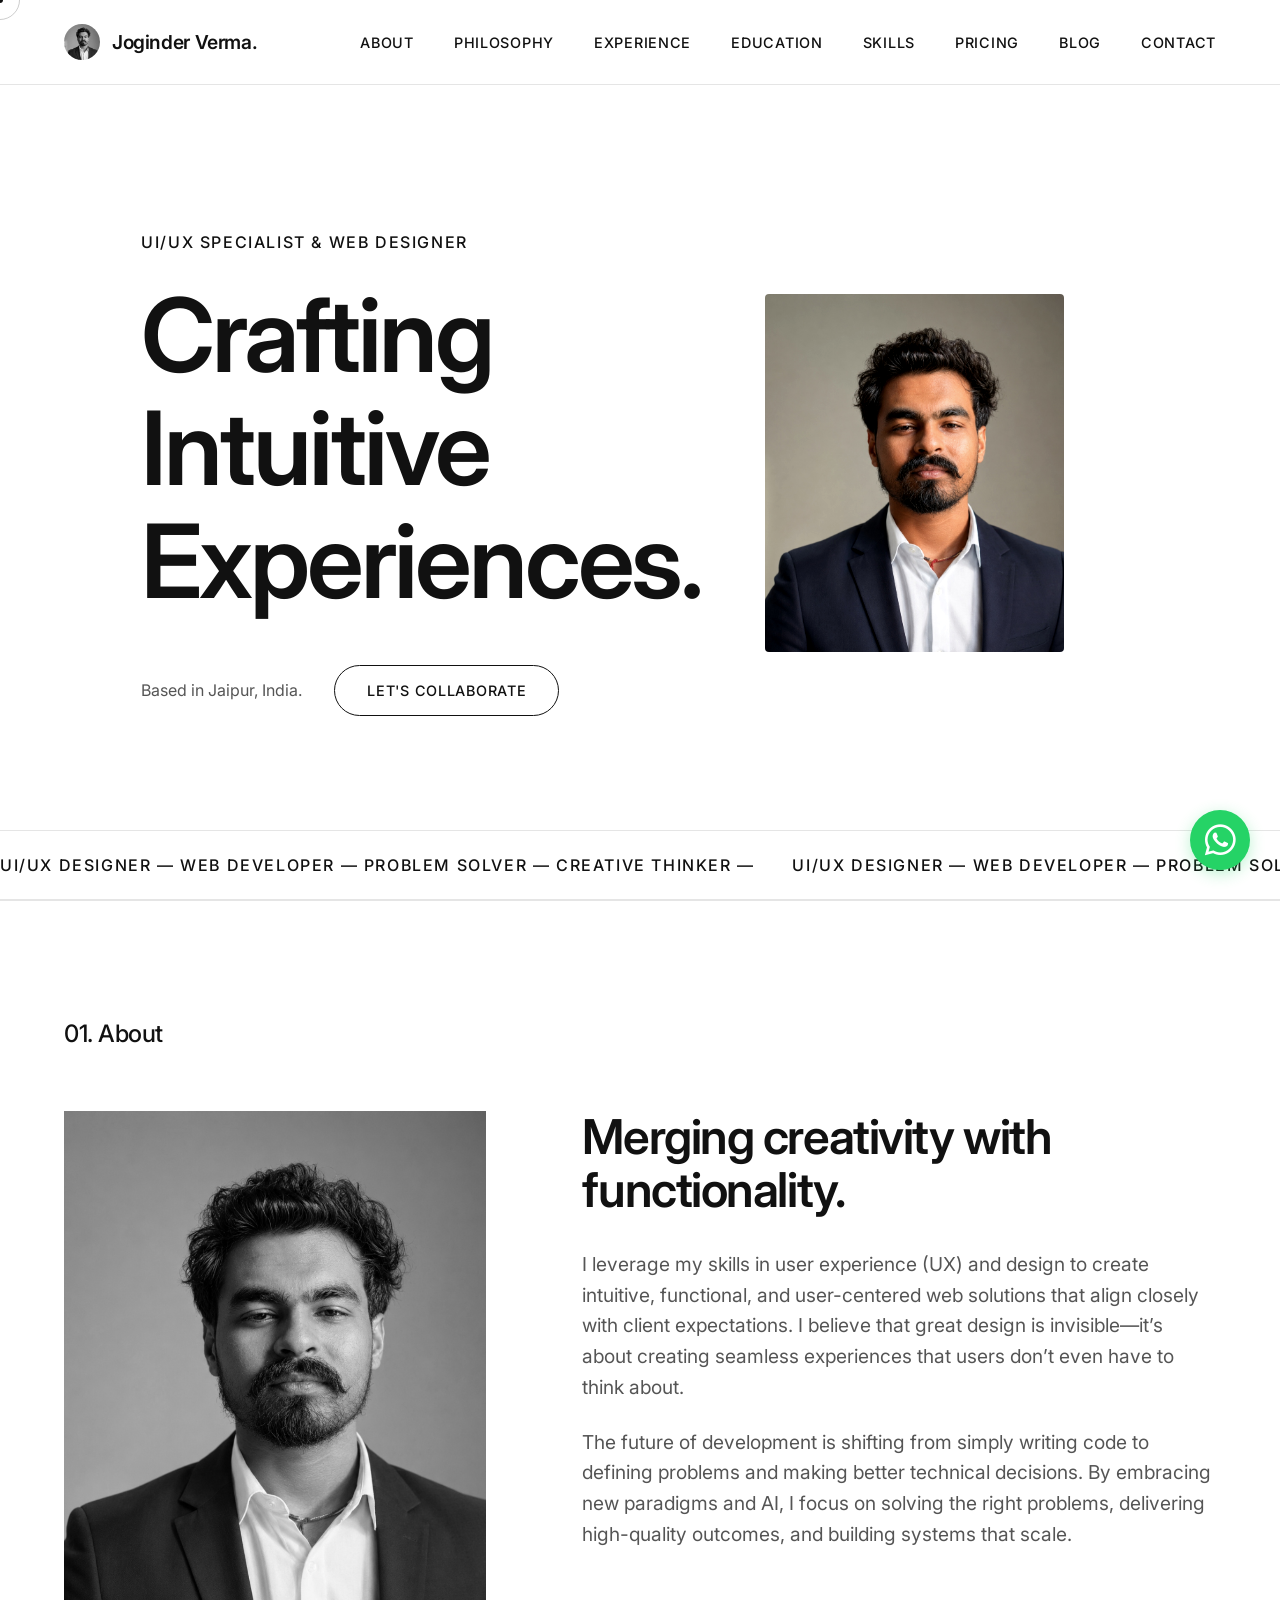
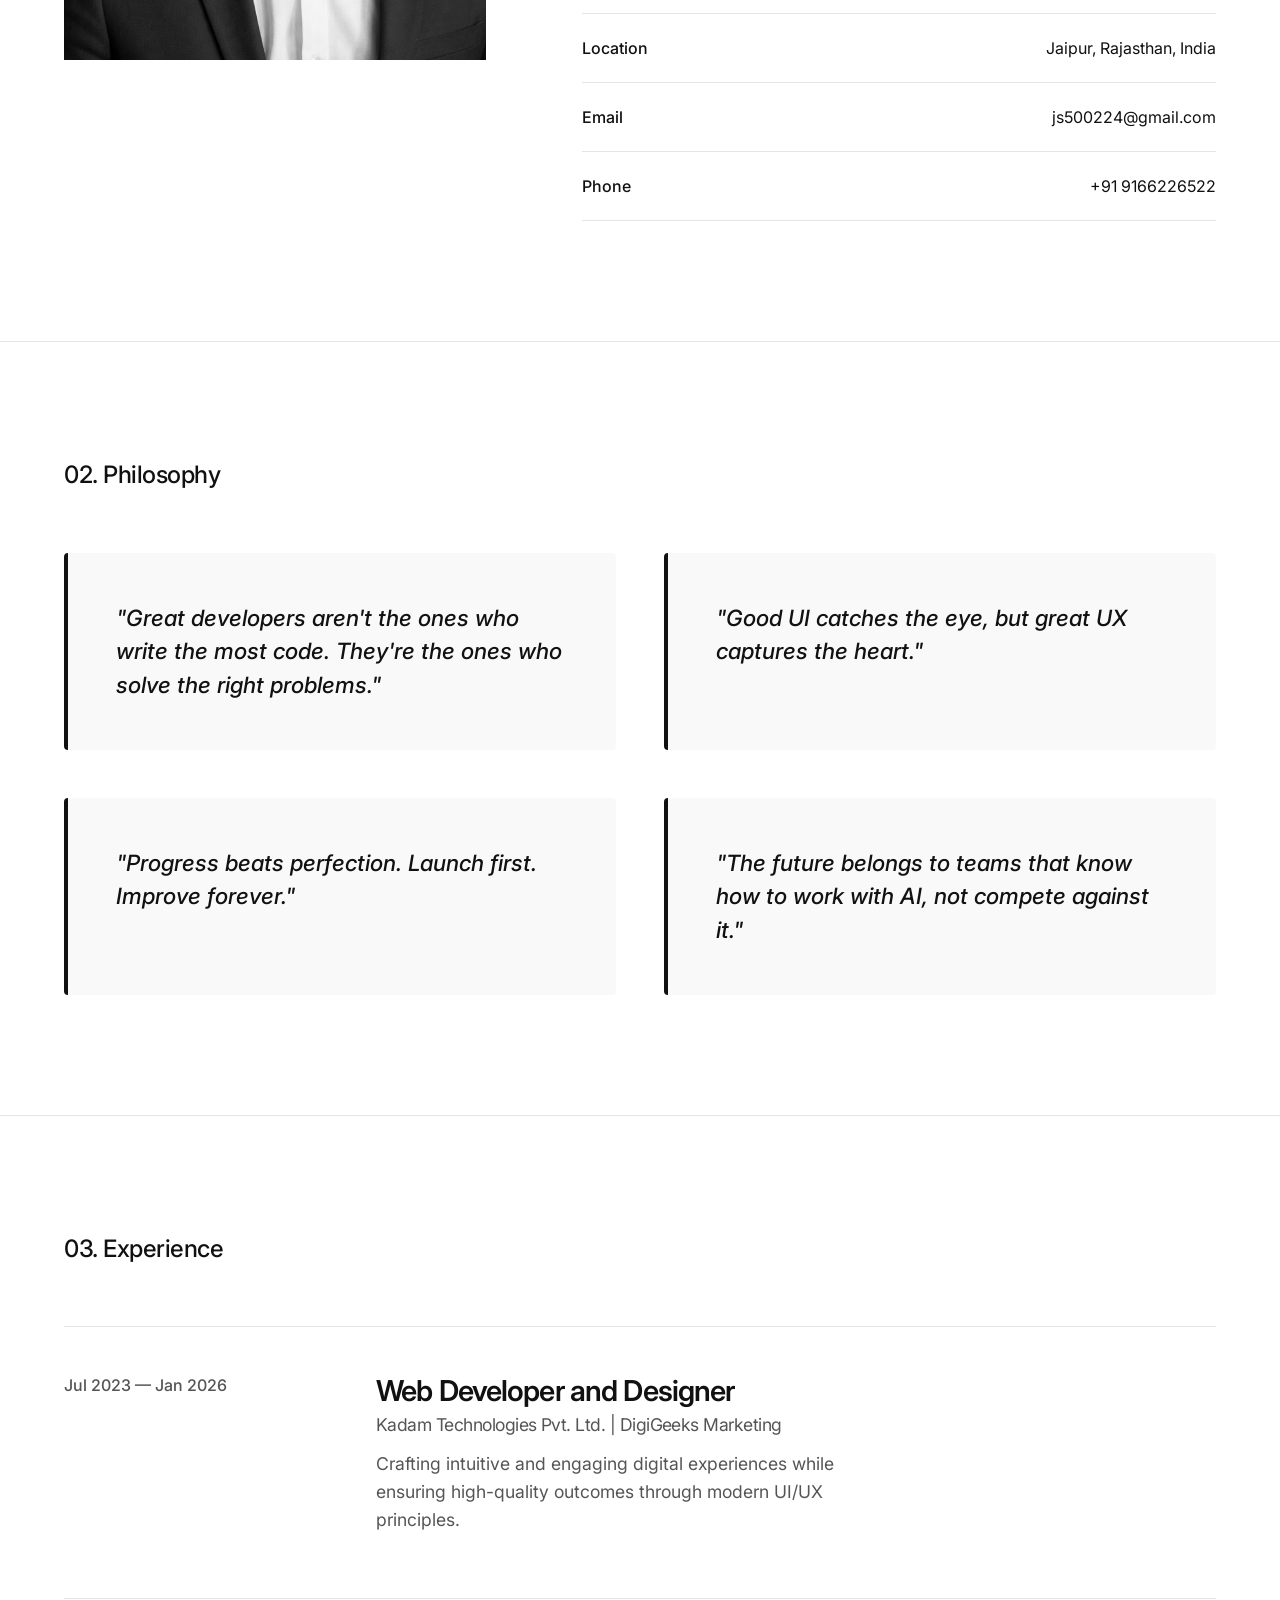
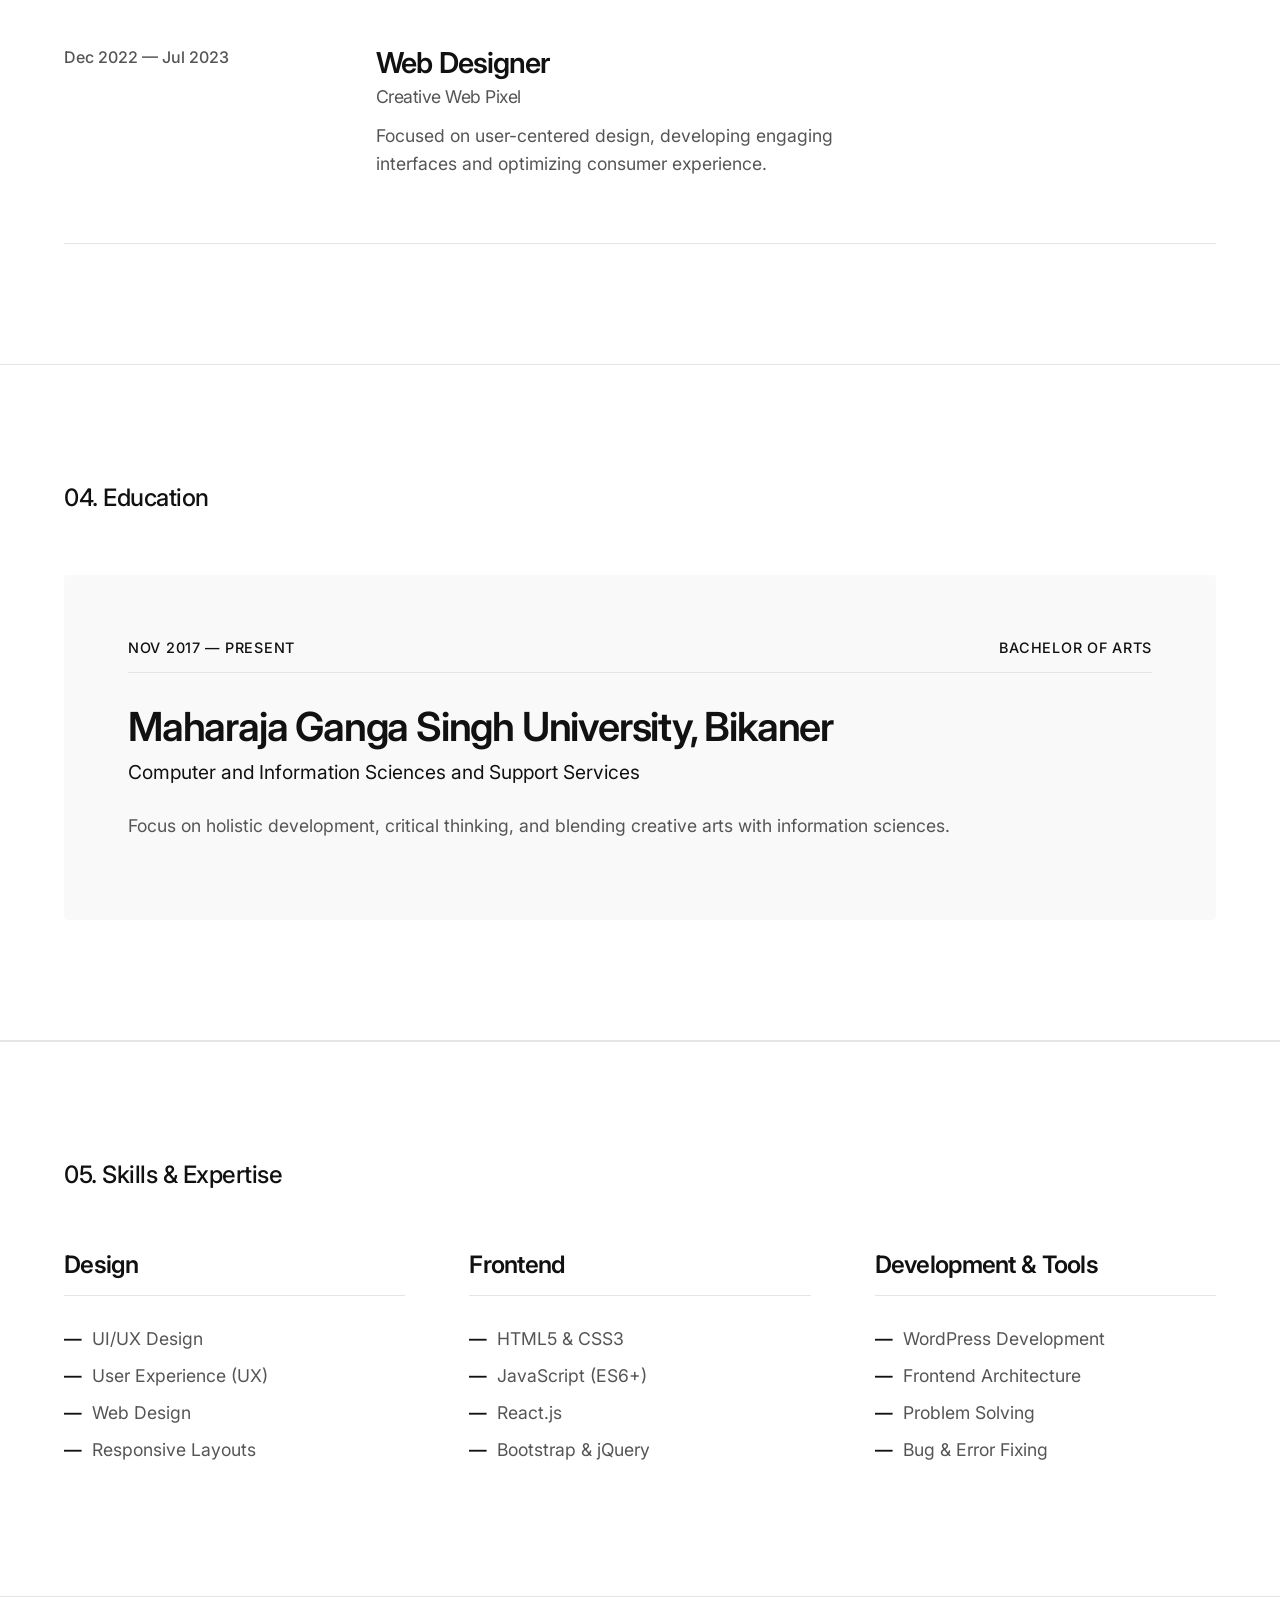
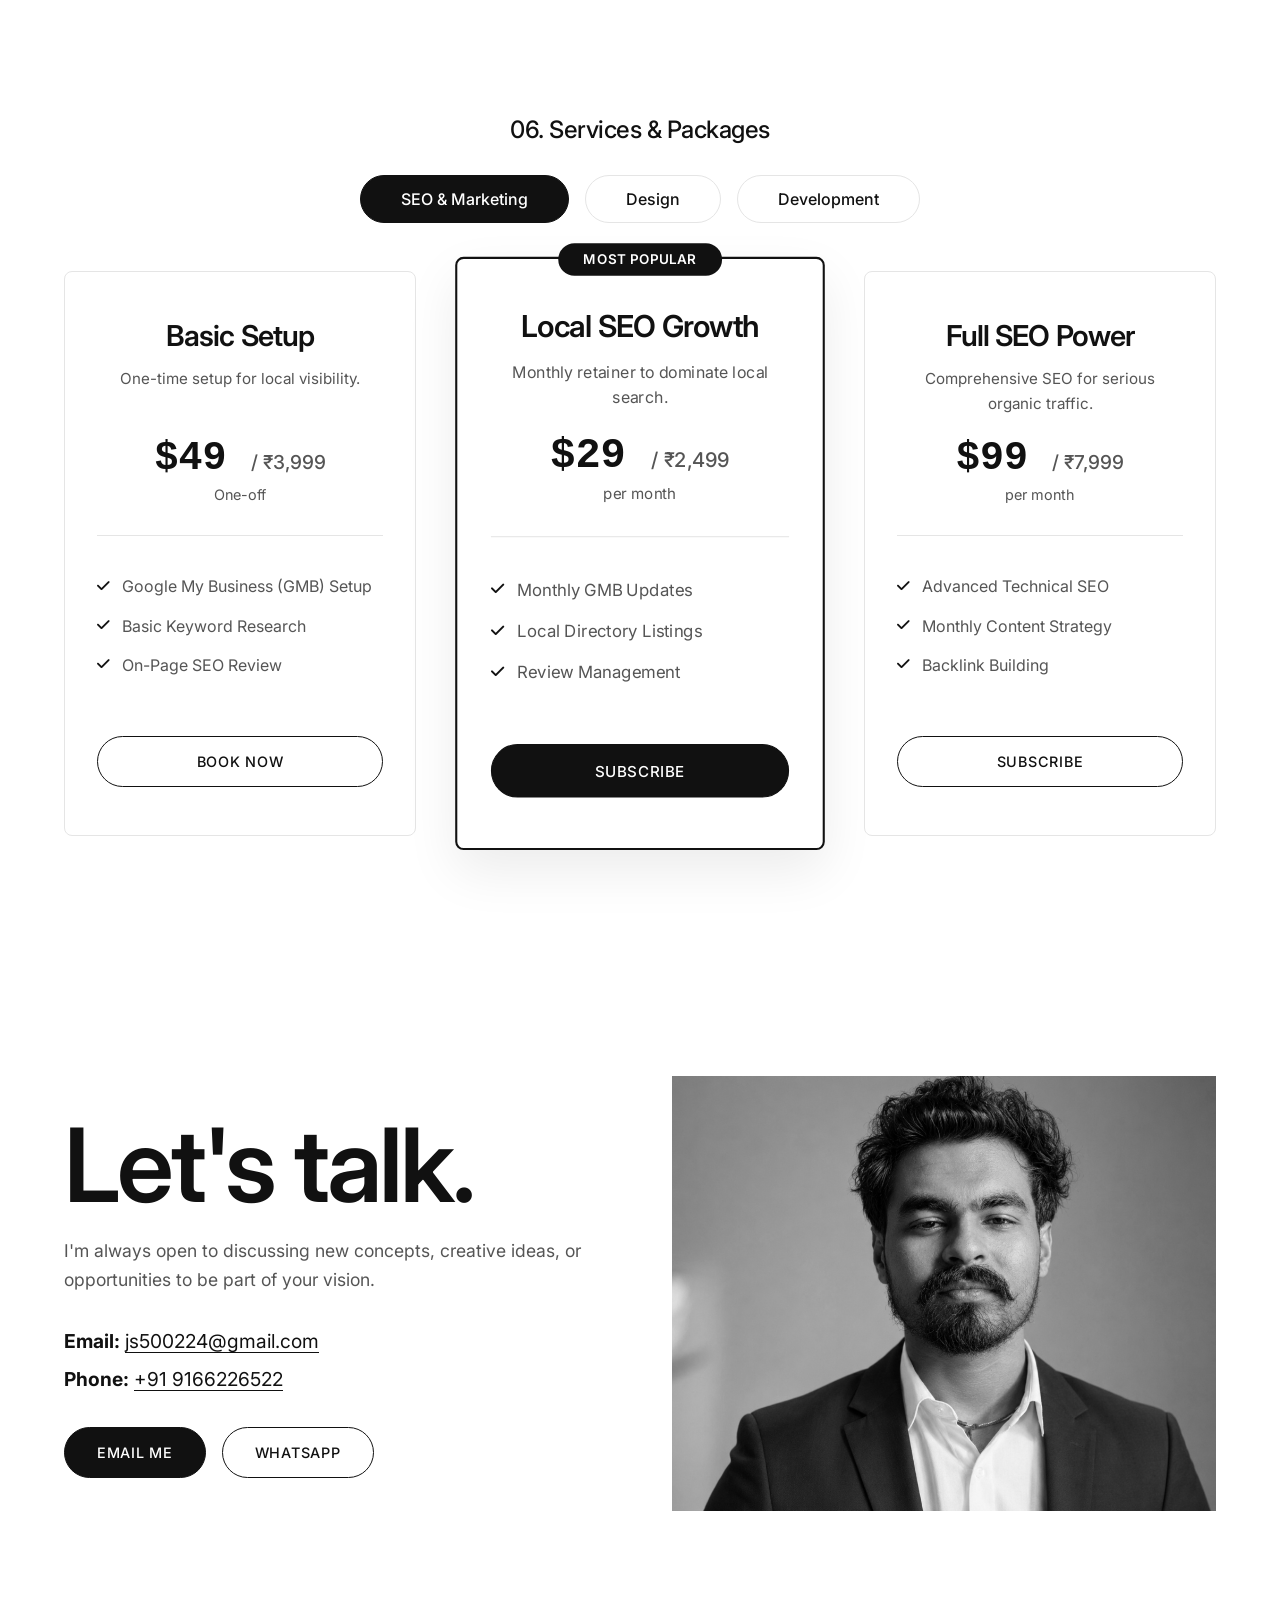
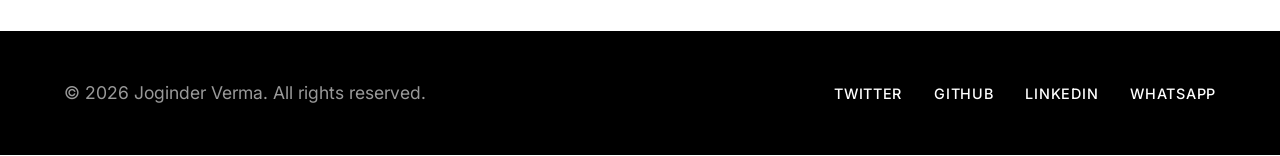
==== commit ffc8c453: "Added Blog page with 21 SEO optimized posts" ====
--- a/index.html
+++ b/index.html
@@ -28,6 +28,7 @@
             <a href="#education" class="nav-link">Education</a>
             <a href="#skills" class="nav-link">Skills</a>
             <a href="#pricing" class="nav-link">Pricing</a>
+            <a href="blog.html" class="nav-link">Blog</a>
             <a href="#contact" class="nav-link">Contact</a>
         </nav>
                 <div class="menu-btn">
@@ -48,7 +49,8 @@
             <a href="#education" class="mobile-link">04. Education</a>
             <a href="#skills" class="mobile-link">05. Skills</a>
             <a href="#pricing" class="mobile-link">06. Pricing</a>
-            <a href="#contact" class="mobile-link">07. Contact</a>
+            <a href="blog.html" class="mobile-link">07. Blog</a>
+            <a href="#contact" class="mobile-link">08. Contact</a>
         </div>
         <div class="mobile-socials">
             <a href="https://twitter.com/PRINCEVERMA143_" target="_blank" style="color:var(--text-primary); text-decoration:none; font-weight:500;">Twitter</a>
--- a/css/style.css
+++ b/css/style.css
@@ -1020,3 +1020,95 @@
         width: 100%;
     }
 }
+
+/* Blog Grid */
+.blog-grid {
+    display: grid;
+    grid-template-columns: repeat(auto-fit, minmax(320px, 1fr));
+    gap: 3rem;
+    padding-bottom: 100px;
+}
+
+.blog-card {
+    background: var(--bg-color);
+    border: 1px solid var(--border-color);
+    border-radius: 8px;
+    overflow: hidden;
+    transition: transform 0.3s ease, box-shadow 0.3s ease;
+    display: flex;
+    flex-direction: column;
+}
+
+.blog-card:hover {
+    transform: translateY(-8px);
+    box-shadow: 0 15px 40px rgba(0,0,0,0.06);
+}
+
+.blog-img-wrapper {
+    position: relative;
+    width: 100%;
+    padding-bottom: 60%;
+    overflow: hidden;
+}
+
+.blog-img-wrapper img {
+    position: absolute;
+    top: 0;
+    left: 0;
+    width: 100%;
+    height: 100%;
+    object-fit: cover;
+    transition: transform 0.5s ease;
+}
+
+.blog-card:hover .blog-img-wrapper img {
+    transform: scale(1.05);
+}
+
+.blog-category {
+    position: absolute;
+    top: 15px;
+    left: 15px;
+    background: var(--text-primary);
+    color: var(--bg-color);
+    padding: 0.3rem 1rem;
+    border-radius: 50px;
+    font-size: 0.8rem;
+    font-weight: 600;
+    text-transform: uppercase;
+    letter-spacing: 0.05em;
+}
+
+.blog-content {
+    padding: 2rem;
+    flex: 1;
+    display: flex;
+    flex-direction: column;
+}
+
+.blog-title {
+    font-size: 1.4rem;
+    margin-bottom: 1rem;
+    line-height: 1.3;
+}
+
+.blog-excerpt {
+    font-size: 0.95rem;
+    color: var(--text-secondary);
+    margin-bottom: 1.5rem;
+    flex: 1;
+}
+
+.blog-read-more {
+    font-weight: 600;
+    font-size: 0.9rem;
+    text-transform: uppercase;
+    letter-spacing: 0.05em;
+    display: inline-flex;
+    align-items: center;
+    transition: transform 0.3s ease;
+}
+
+.blog-read-more:hover {
+    transform: translateX(5px);
+}
